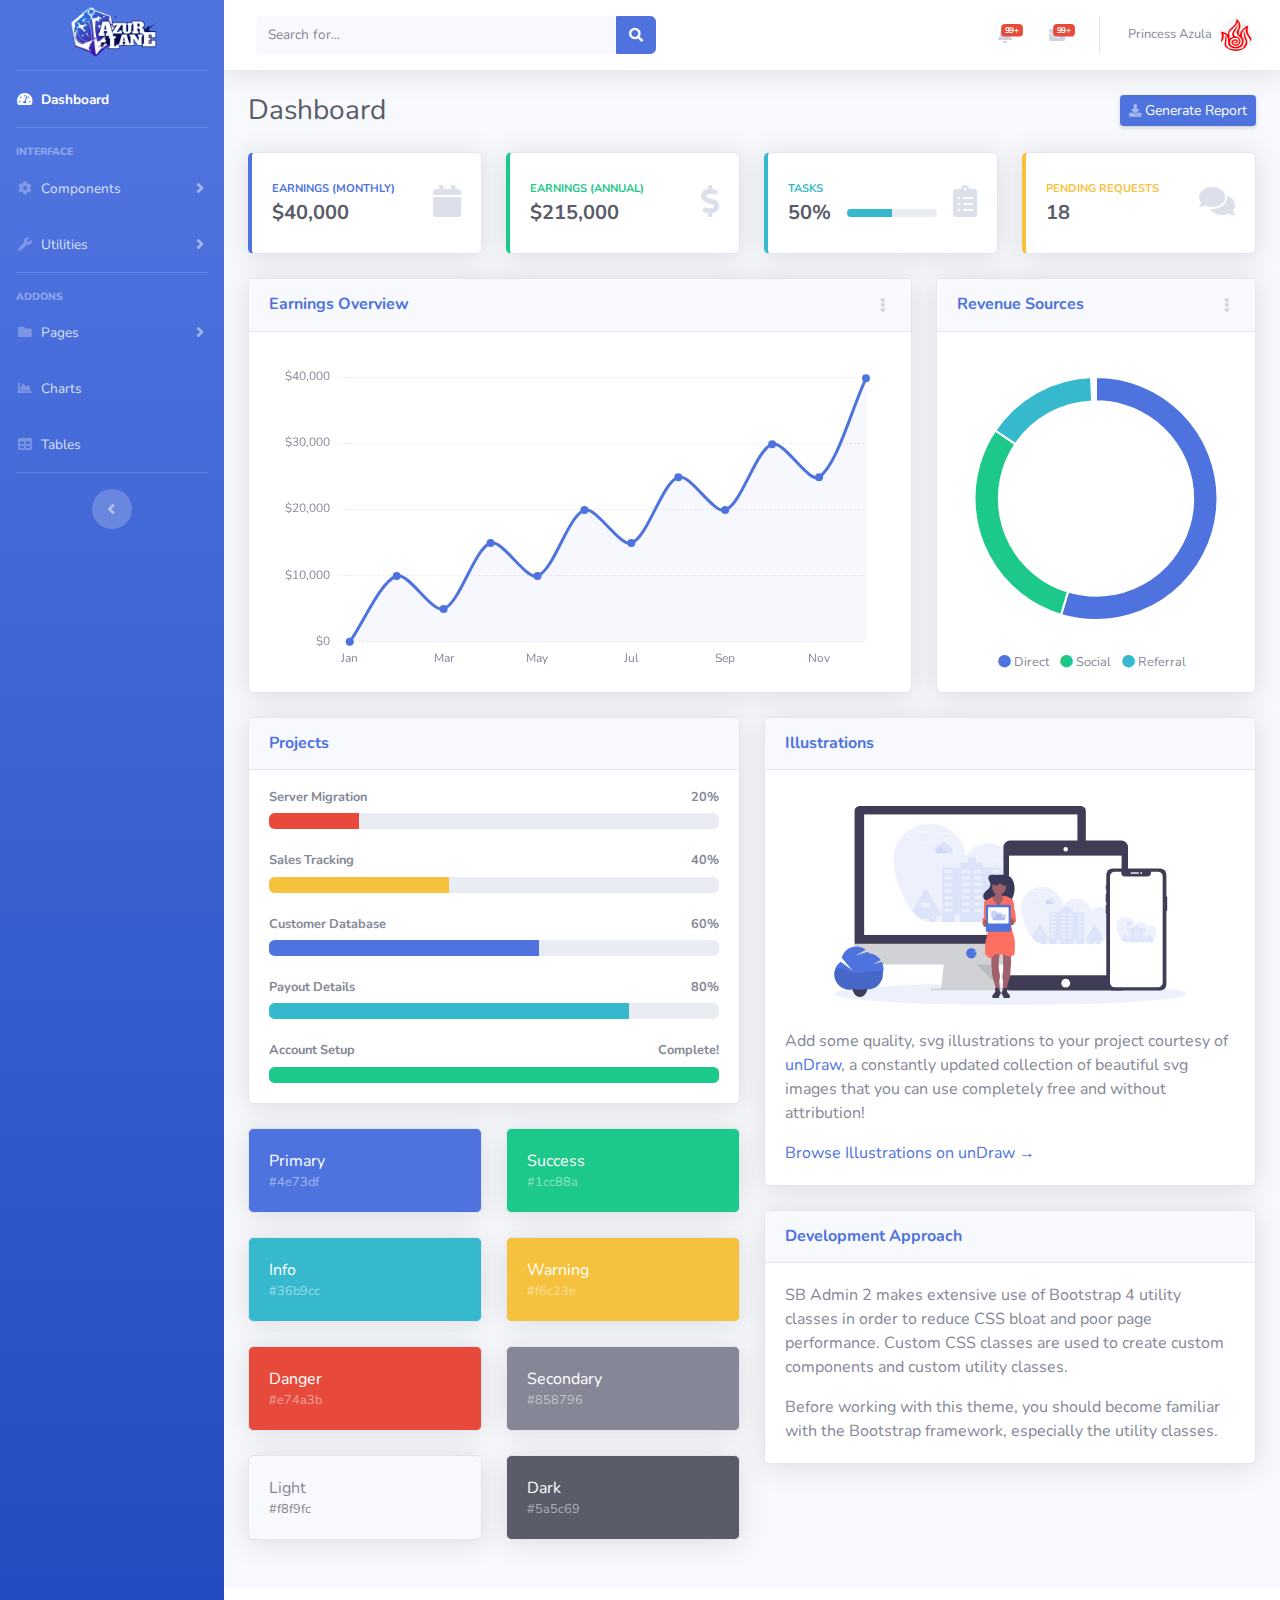
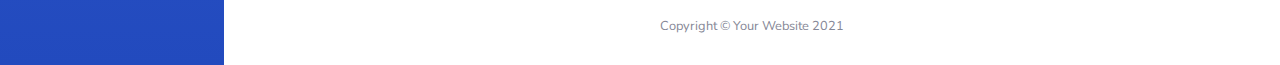
==== index.html @ f7ad33be "initials" ====
<!DOCTYPE html>
<html lang="en">

<head>

    <meta charset="utf-8">
    <meta http-equiv="X-UA-Compatible" content="IE=edge">
    <meta name="viewport" content="width=device-width, initial-scale=1, shrink-to-fit=no">
    <meta name="description" content="">
    <meta name="author" content="">

    <title>Azur Lane - Dashboard</title>
    <link rel="icon" type="image/x-icon" href="assets/favicon.ico" />
    <!-- Custom fonts for this template-->
    <link href="vendor/fontawesome-free/css/all.min.css" rel="stylesheet" type="text/css">
    <link
        href="https://fonts.googleapis.com/css?family=Nunito:200,200i,300,300i,400,400i,600,600i,700,700i,800,800i,900,900i"
        rel="stylesheet">

    <!-- Custom styles for this template-->
    <link href="css/sb-admin-2.min.css" rel="stylesheet">

</head>

<body id="page-top">

    <!-- Page Wrapper -->
    <div id="wrapper">

        <!-- Sidebar -->
        <ul class="navbar-nav bg-gradient-primary sidebar sidebar-dark accordion" id="accordionSidebar">

            <!-- Sidebar - Brand -->
            <a class="sidebar-brand d-flex align-items-center justify-content-center" href="index.html">
                <div class="sidebar-brand-icon">
                    <img src="assets/button.png" style="height: 5rem">
                </div>
            </a>

            <!-- Divider -->
            <hr class="sidebar-divider my-0">

            <!-- Nav Item - Dashboard -->
            <li class="nav-item active">
                <a class="nav-link" href="index.html">
                    <i class="fas fa-fw fa-tachometer-alt"></i>
                    <span>Dashboard</span></a>
            </li>

            <!-- Divider -->
            <hr class="sidebar-divider">

            <!-- Heading -->
            <div class="sidebar-heading">
                Interface
            </div>

            <!-- Nav Item - Pages Collapse Menu -->
            <li class="nav-item">
                <a class="nav-link collapsed" href="#" data-toggle="collapse" data-target="#collapseTwo"
                    aria-expanded="true" aria-controls="collapseTwo">
                    <i class="fas fa-fw fa-cog"></i>
                    <span>Components</span>
                </a>
                <div id="collapseTwo" class="collapse" aria-labelledby="headingTwo" data-parent="#accordionSidebar">
                    <div class="bg-white py-2 collapse-inner rounded">
                        <h6 class="collapse-header">Custom Components:</h6>
                        <a class="collapse-item" href="buttons.html">Buttons</a>
                        <a class="collapse-item" href="cards.html">Cards</a>
                    </div>
                </div>
            </li>

            <!-- Nav Item - Utilities Collapse Menu -->
            <li class="nav-item">
                <a class="nav-link collapsed" href="#" data-toggle="collapse" data-target="#collapseUtilities"
                    aria-expanded="true" aria-controls="collapseUtilities">
                    <i class="fas fa-fw fa-wrench"></i>
                    <span>Utilities</span>
                </a>
                <div id="collapseUtilities" class="collapse" aria-labelledby="headingUtilities"
                    data-parent="#accordionSidebar">
                    <div class="bg-white py-2 collapse-inner rounded">
                        <h6 class="collapse-header">Custom Utilities:</h6>
                        <a class="collapse-item" href="utilities-color.html">Colors</a>
                        <a class="collapse-item" href="utilities-border.html">Borders</a>
                        <a class="collapse-item" href="utilities-animation.html">Animations</a>
                        <a class="collapse-item" href="utilities-other.html">Other</a>
                    </div>
                </div>
            </li>

            <!-- Divider -->
            <hr class="sidebar-divider">

            <!-- Heading -->
            <div class="sidebar-heading">
                Addons
            </div>

            <!-- Nav Item - Pages Collapse Menu -->
            <li class="nav-item">
                <a class="nav-link collapsed" href="#" data-toggle="collapse" data-target="#collapsePages"
                    aria-expanded="true" aria-controls="collapsePages">
                    <i class="fas fa-fw fa-folder"></i>
                    <span>Pages</span>
                </a>
                <div id="collapsePages" class="collapse" aria-labelledby="headingPages" data-parent="#accordionSidebar">
                    <div class="bg-white py-2 collapse-inner rounded">
                        <h6 class="collapse-header">Login Screens:</h6>
                        <a class="collapse-item" href="login.html">Login</a>
                        <a class="collapse-item" href="register.html">Register</a>
                        <a class="collapse-item" href="forgot-password.html">Forgot Password</a>
                        <div class="collapse-divider"></div>
                        <h6 class="collapse-header">Other Pages:</h6>
                        <a class="collapse-item" href="404.html">404 Page</a>
                        <a class="collapse-item" href="blank.html">Blank Page</a>
                    </div>
                </div>
            </li>

            <!-- Nav Item - Charts -->
            <li class="nav-item">
                <a class="nav-link" href="charts.html">
                    <i class="fas fa-fw fa-chart-area"></i>
                    <span>Charts</span></a>
            </li>

            <!-- Nav Item - Tables -->
            <li class="nav-item">
                <a class="nav-link" href="tables.html">
                    <i class="fas fa-fw fa-table"></i>
                    <span>Tables</span></a>
            </li>

            <!-- Divider -->
            <hr class="sidebar-divider d-none d-md-block">

            <!-- Sidebar Toggler (Sidebar) -->
            <div class="text-center d-none d-md-inline">
                <button class="rounded-circle border-0" id="sidebarToggle"></button>
            </div>

        </ul>
        <!-- End of Sidebar -->

        <!-- Content Wrapper -->
        <div id="content-wrapper" class="d-flex flex-column">

            <!-- Main Content -->
            <div id="content">

                <!-- Topbar -->
                <nav class="navbar navbar-expand navbar-light bg-white topbar mb-4 static-top shadow">

                    <!-- Sidebar Toggle (Topbar) -->
                    <button id="sidebarToggleTop" class="btn btn-link d-md-none rounded-circle mr-3">
                        <i class="fa fa-bars"></i>
                    </button>

                    <!-- Topbar Search -->
                    <form
                        class="d-none d-sm-inline-block form-inline mr-auto ml-md-3 my-2 my-md-0 mw-100 navbar-search">
                        <div class="input-group">
                            <input type="text" class="form-control bg-light border-0 small" placeholder="Search for..."
                                aria-label="Search" aria-describedby="basic-addon2">
                            <div class="input-group-append">
                                <button class="btn btn-primary" type="button">
                                    <i class="fas fa-search fa-sm"></i>
                                </button>
                            </div>
                        </div>
                    </form>

                    <!-- Topbar Navbar -->
                    <ul class="navbar-nav ml-auto">

                        <!-- Nav Item - Search Dropdown (Visible Only XS) -->
                        <li class="nav-item dropdown no-arrow d-sm-none">
                            <a class="nav-link dropdown-toggle" href="#" id="searchDropdown" role="button"
                                data-toggle="dropdown" aria-haspopup="true" aria-expanded="false">
                                <i class="fas fa-search fa-fw"></i>
                            </a>
                            <!-- Dropdown - Messages -->
                            <div class="dropdown-menu dropdown-menu-right p-3 shadow animated--grow-in"
                                aria-labelledby="searchDropdown">
                                <form class="form-inline mr-auto w-100 navbar-search">
                                    <div class="input-group">
                                        <input type="text" class="form-control bg-light border-0 small"
                                            placeholder="Search for..." aria-label="Search"
                                            aria-describedby="basic-addon2">
                                        <div class="input-group-append">
                                            <button class="btn btn-primary" type="button">
                                                <i class="fas fa-search fa-sm"></i>
                                            </button>
                                        </div>
                                    </div>
                                </form>
                            </div>
                        </li>

                        <!-- Nav Item - Alerts -->
                        <li class="nav-item dropdown no-arrow mx-1">
                            <a class="nav-link dropdown-toggle" href="#" id="alertsDropdown" role="button"
                                data-toggle="dropdown" aria-haspopup="true" aria-expanded="false">
                                <i class="fas fa-bell fa-fw"></i>
                                <!-- Counter - Alerts -->
                                <span class="badge badge-danger badge-counter">99+</span>
                            </a>
                            <!-- Dropdown - Alerts -->
                            <div class="dropdown-list dropdown-menu dropdown-menu-right shadow animated--grow-in"
                                aria-labelledby="alertsDropdown">
                                <h6 class="dropdown-header">
                                    Alerts Center
                                </h6>
                                <a class="dropdown-item d-flex align-items-center" href="#">
                                    <div class="mr-3">
                                        <div class="icon-circle bg-success">
                                            <i class="fas fa-donate text-white"></i>
                                        </div>
                                    </div>
                                    <div>
                                        <div class="small text-gray-500">January 10, 2022</div>
                                        $9090.29 has been deposited into your account!
                                    </div>
                                </a>
                                <a class="dropdown-item d-flex align-items-center" href="#">
                                    <div class="mr-3">
                                        <div class="icon-circle bg-success">
                                            <i class="fas fa-donate text-white"></i>
                                        </div>
                                    </div>
                                    <div>
                                        <div class="small text-gray-500">January 7, 2022</div>
                                        $99090.29 has been deposited into your account!
                                    </div>
                                </a>
                                <a class="dropdown-item d-flex align-items-center" href="#">
                                    <div class="mr-3">
                                        <div class="icon-circle bg-primary">
                                            <i class="fas fa-file-alt text-white"></i>
                                        </div>
                                    </div>
                                    <div>
                                        <div class="small text-gray-500">December 12, 2021</div>
                                        <span class="font-weight-bold">A new monthly report is ready to download!</span>
                                    </div>
                                </a>
                                <a class="dropdown-item d-flex align-items-center" href="#">
                                    <div class="mr-3">
                                        <div class="icon-circle bg-success">
                                            <i class="fas fa-donate text-white"></i>
                                        </div>
                                    </div>
                                    <div>
                                        <div class="small text-gray-500">December 7, 2021</div>
                                        $29090.29 has been deposited into your account!
                                    </div>
                                </a>
                                <a class="dropdown-item d-flex align-items-center" href="#">
                                    <div class="mr-3">
                                        <div class="icon-circle bg-warning">
                                            <i class="fas fa-exclamation-triangle text-white"></i>
                                        </div>
                                    </div>
                                    <div>
                                        <div class="small text-gray-500">December 2, 2021</div>
                                        Spending Alert: We've noticed unusually high spending for your account.
                                    </div>
                                </a>
                                <a class="dropdown-item text-center small text-gray-500" href="#">Show All Alerts</a>
                            </div>
                        </li>

                        <!-- Nav Item - Messages -->
                        <li class="nav-item dropdown no-arrow mx-1">
                            <a class="nav-link dropdown-toggle" href="#" id="messagesDropdown" role="button"
                                data-toggle="dropdown" aria-haspopup="true" aria-expanded="false">
                                <i class="fas fa-envelope fa-fw"></i>
                                <!-- Counter - Messages -->
                                <span class="badge badge-danger badge-counter">99+</span>
                            </a>
                            <!-- Dropdown - Messages -->
                            <div class="dropdown-list dropdown-menu dropdown-menu-right shadow animated--grow-in"
                                aria-labelledby="messagesDropdown">
                                <h6 class="dropdown-header">
                                    Message Center
                                </h6>
                                <a class="dropdown-item d-flex align-items-center" href="#">
                                    <div class="dropdown-list-image mr-3">
                                        <img class="rounded-circle" src="img/undraw_profile_1.svg"
                                            alt="...">
                                        <div class="status-indicator bg-success"></div>
                                    </div>
                                    <div class="font-weight-bold">
                                        <div class="text-truncate">Hello there! I am wondering if you can put in some updates because the games has been having
                                            problems.</div>
                                        <div class="small text-gray-500">Evie Fowler · 8m</div>
                                    </div>
                                </a>
                                <a class="dropdown-item d-flex align-items-center" href="#">
                                    <div class="dropdown-list-image mr-3">
                                        <img class="rounded-circle" src="img/undraw_profile_2.svg"
                                            alt="...">
                                        <div class="status-indicator"></div>
                                    </div>
                                    <div>
                                        <div class="text-truncate">I have the materials that you ordered last month, how
                                            would you like them sent to you?</div>
                                        <div class="small text-gray-500">Josh Chunli · 5d</div>
                                    </div>
                                </a>
                                <a class="dropdown-item d-flex align-items-center" href="#">
                                    <div class="dropdown-list-image mr-3">
                                        <img class="rounded-circle" src="img/undraw_profile_3.svg"
                                            alt="...">
                                        <div class="status-indicator bg-warning"></div>
                                    </div>
                                    <div>
                                        <div class="text-truncate">Last month's report looks great, I am very happy with
                                            the progress so far, keep up the good work!</div>
                                        <div class="small text-gray-500">Corporate Azulon · 7d</div>
                                    </div>
                                </a>
                                <a class="dropdown-item d-flex align-items-center" href="#">
                                    <div class="dropdown-list-image mr-3">
                                        <img class="rounded-circle" src="https://source.unsplash.com/Mv9hjnEUHR4/60x60"
                                            alt="...">
                                        <div class="status-indicator bg-success"></div>
                                    </div>
                                    <div>
                                        <div class="text-truncate"> The reason I ask is because someone
                                            told me that people say this to all dogs, even if they aren't good...</div>
                                        <div class="small text-gray-500">Turkey the Dog · 2w</div>
                                    </div>
                                </a>
                                <a class="dropdown-item text-center small text-gray-500" href="#">Read More Messages</a>
                            </div>
                        </li>

                        <div class="topbar-divider d-none d-sm-block"></div>

                        <!-- Nav Item - User Information -->
                        <li class="nav-item dropdown no-arrow">
                            <a class="nav-link dropdown-toggle" href="#" id="userDropdown" role="button"
                                data-toggle="dropdown" aria-haspopup="true" aria-expanded="false">
                                <span class="mr-2 d-none d-lg-inline text-gray-600 small">Princess Azula</span>
                                <img class="img-profile rounded-circle"
                                    src="img/fire.png">
                            </a>
                            <!-- Dropdown - User Information -->
                            <div class="dropdown-menu dropdown-menu-right shadow animated--grow-in"
                                aria-labelledby="userDropdown">
                                <a class="dropdown-item" href="#">
                                    <i class="fas fa-user fa-sm fa-fw mr-2 text-gray-400"></i>
                                    Profile
                                </a>
                                <a class="dropdown-item" href="#">
                                    <i class="fas fa-cogs fa-sm fa-fw mr-2 text-gray-400"></i>
                                    Settings
                                </a>
                                <a class="dropdown-item" href="#">
                                    <i class="fas fa-list fa-sm fa-fw mr-2 text-gray-400"></i>
                                    Activity Log
                                </a>
                                <div class="dropdown-divider"></div>
                                <a class="dropdown-item" href="#" data-toggle="modal" data-target="#logoutModal">
                                    <i class="fas fa-sign-out-alt fa-sm fa-fw mr-2 text-gray-400"></i>
                                    Logout
                                </a>
                            </div>
                        </li>

                    </ul>

                </nav>
                <!-- End of Topbar -->

                <!-- Begin Page Content -->
                <div class="container-fluid">

                    <!-- Page Heading -->
                    <div class="d-sm-flex align-items-center justify-content-between mb-4">
                        <h1 class="h3 mb-0 text-gray-800">Dashboard</h1>
                        <a href="#" class="d-none d-sm-inline-block btn btn-sm btn-primary shadow-sm"><i
                                class="fas fa-download fa-sm text-white-50"></i> Generate Report</a>
                    </div>

                    <!-- Content Row -->
                    <div class="row">

                        <!-- Earnings (Monthly) Card Example -->
                        <div class="col-xl-3 col-md-6 mb-4">
                            <div class="card border-left-primary shadow h-100 py-2">
                                <div class="card-body">
                                    <div class="row no-gutters align-items-center">
                                        <div class="col mr-2">
                                            <div class="text-xs font-weight-bold text-primary text-uppercase mb-1">
                                                Earnings (Monthly)</div>
                                            <div class="h5 mb-0 font-weight-bold text-gray-800">$40,000</div>
                                        </div>
                                        <div class="col-auto">
                                            <i class="fas fa-calendar fa-2x text-gray-300"></i>
                                        </div>
                                    </div>
                                </div>
                            </div>
                        </div>

                        <!-- Earnings (Monthly) Card Example -->
                        <div class="col-xl-3 col-md-6 mb-4">
                            <div class="card border-left-success shadow h-100 py-2">
                                <div class="card-body">
                                    <div class="row no-gutters align-items-center">
                                        <div class="col mr-2">
                                            <div class="text-xs font-weight-bold text-success text-uppercase mb-1">
                                                Earnings (Annual)</div>
                                            <div class="h5 mb-0 font-weight-bold text-gray-800">$215,000</div>
                                        </div>
                                        <div class="col-auto">
                                            <i class="fas fa-dollar-sign fa-2x text-gray-300"></i>
                                        </div>
                                    </div>
                                </div>
                            </div>
                        </div>

                        <!-- Earnings (Monthly) Card Example -->
                        <div class="col-xl-3 col-md-6 mb-4">
                            <div class="card border-left-info shadow h-100 py-2">
                                <div class="card-body">
                                    <div class="row no-gutters align-items-center">
                                        <div class="col mr-2">
                                            <div class="text-xs font-weight-bold text-info text-uppercase mb-1">Tasks
                                            </div>
                                            <div class="row no-gutters align-items-center">
                                                <div class="col-auto">
                                                    <div class="h5 mb-0 mr-3 font-weight-bold text-gray-800">50%</div>
                                                </div>
                                                <div class="col">
                                                    <div class="progress progress-sm mr-2">
                                                        <div class="progress-bar bg-info" role="progressbar"
                                                            style="width: 50%" aria-valuenow="50" aria-valuemin="0"
                                                            aria-valuemax="100"></div>
                                                    </div>
                                                </div>
                                            </div>
                                        </div>
                                        <div class="col-auto">
                                            <i class="fas fa-clipboard-list fa-2x text-gray-300"></i>
                                        </div>
                                    </div>
                                </div>
                            </div>
                        </div>

                        <!-- Pending Requests Card Example -->
                        <div class="col-xl-3 col-md-6 mb-4">
                            <div class="card border-left-warning shadow h-100 py-2">
                                <div class="card-body">
                                    <div class="row no-gutters align-items-center">
                                        <div class="col mr-2">
                                            <div class="text-xs font-weight-bold text-warning text-uppercase mb-1">
                                                Pending Requests</div>
                                            <div class="h5 mb-0 font-weight-bold text-gray-800">18</div>
                                        </div>
                                        <div class="col-auto">
                                            <i class="fas fa-comments fa-2x text-gray-300"></i>
                                        </div>
                                    </div>
                                </div>
                            </div>
                        </div>
                    </div>

                    <!-- Content Row -->

                    <div class="row">

                        <!-- Area Chart -->
                        <div class="col-xl-8 col-lg-7">
                            <div class="card shadow mb-4">
                                <!-- Card Header - Dropdown -->
                                <div
                                    class="card-header py-3 d-flex flex-row align-items-center justify-content-between">
                                    <h6 class="m-0 font-weight-bold text-primary">Earnings Overview</h6>
                                    <div class="dropdown no-arrow">
                                        <a class="dropdown-toggle" href="#" role="button" id="dropdownMenuLink"
                                            data-toggle="dropdown" aria-haspopup="true" aria-expanded="false">
                                            <i class="fas fa-ellipsis-v fa-sm fa-fw text-gray-400"></i>
                                        </a>
                                        <div class="dropdown-menu dropdown-menu-right shadow animated--fade-in"
                                            aria-labelledby="dropdownMenuLink">
                                            <div class="dropdown-header">Dropdown Header:</div>
                                            <a class="dropdown-item" href="#">Action</a>
                                            <a class="dropdown-item" href="#">Another action</a>
                                            <div class="dropdown-divider"></div>
                                            <a class="dropdown-item" href="#">Something else here</a>
                                        </div>
                                    </div>
                                </div>
                                <!-- Card Body -->
                                <div class="card-body">
                                    <div class="chart-area">
                                        <canvas id="myAreaChart"></canvas>
                                    </div>
                                </div>
                            </div>
                        </div>

                        <!-- Pie Chart -->
                        <div class="col-xl-4 col-lg-5">
                            <div class="card shadow mb-4">
                                <!-- Card Header - Dropdown -->
                                <div
                                    class="card-header py-3 d-flex flex-row align-items-center justify-content-between">
                                    <h6 class="m-0 font-weight-bold text-primary">Revenue Sources</h6>
                                    <div class="dropdown no-arrow">
                                        <a class="dropdown-toggle" href="#" role="button" id="dropdownMenuLink"
                                            data-toggle="dropdown" aria-haspopup="true" aria-expanded="false">
                                            <i class="fas fa-ellipsis-v fa-sm fa-fw text-gray-400"></i>
                                        </a>
                                        <div class="dropdown-menu dropdown-menu-right shadow animated--fade-in"
                                            aria-labelledby="dropdownMenuLink">
                                            <div class="dropdown-header">Dropdown Header:</div>
                                            <a class="dropdown-item" href="#">Action</a>
                                            <a class="dropdown-item" href="#">Another action</a>
                                            <div class="dropdown-divider"></div>
                                            <a class="dropdown-item" href="#">Something else here</a>
                                        </div>
                                    </div>
                                </div>
                                <!-- Card Body -->
                                <div class="card-body">
                                    <div class="chart-pie pt-4 pb-2">
                                        <canvas id="myPieChart"></canvas>
                                    </div>
                                    <div class="mt-4 text-center small">
                                        <span class="mr-2">
                                            <i class="fas fa-circle text-primary"></i> Direct
                                        </span>
                                        <span class="mr-2">
                                            <i class="fas fa-circle text-success"></i> Social
                                        </span>
                                        <span class="mr-2">
                                            <i class="fas fa-circle text-info"></i> Referral
                                        </span>
                                    </div>
                                </div>
                            </div>
                        </div>
                    </div>

                    <!-- Content Row -->
                    <div class="row">

                        <!-- Content Column -->
                        <div class="col-lg-6 mb-4">

                            <!-- Project Card Example -->
                            <div class="card shadow mb-4">
                                <div class="card-header py-3">
                                    <h6 class="m-0 font-weight-bold text-primary">Projects</h6>
                                </div>
                                <div class="card-body">
                                    <h4 class="small font-weight-bold">Server Migration <span
                                            class="float-right">20%</span></h4>
                                    <div class="progress mb-4">
                                        <div class="progress-bar bg-danger" role="progressbar" style="width: 20%"
                                            aria-valuenow="20" aria-valuemin="0" aria-valuemax="100"></div>
                                    </div>
                                    <h4 class="small font-weight-bold">Sales Tracking <span
                                            class="float-right">40%</span></h4>
                                    <div class="progress mb-4">
                                        <div class="progress-bar bg-warning" role="progressbar" style="width: 40%"
                                            aria-valuenow="40" aria-valuemin="0" aria-valuemax="100"></div>
                                    </div>
                                    <h4 class="small font-weight-bold">Customer Database <span
                                            class="float-right">60%</span></h4>
                                    <div class="progress mb-4">
                                        <div class="progress-bar" role="progressbar" style="width: 60%"
                                            aria-valuenow="60" aria-valuemin="0" aria-valuemax="100"></div>
                                    </div>
                                    <h4 class="small font-weight-bold">Payout Details <span
                                            class="float-right">80%</span></h4>
                                    <div class="progress mb-4">
                                        <div class="progress-bar bg-info" role="progressbar" style="width: 80%"
                                            aria-valuenow="80" aria-valuemin="0" aria-valuemax="100"></div>
                                    </div>
                                    <h4 class="small font-weight-bold">Account Setup <span
                                            class="float-right">Complete!</span></h4>
                                    <div class="progress">
                                        <div class="progress-bar bg-success" role="progressbar" style="width: 100%"
                                            aria-valuenow="100" aria-valuemin="0" aria-valuemax="100"></div>
                                    </div>
                                </div>
                            </div>

                            <!-- Color System -->
                            <div class="row">
                                <div class="col-lg-6 mb-4">
                                    <div class="card bg-primary text-white shadow">
                                        <div class="card-body">
                                            Primary
                                            <div class="text-white-50 small">#4e73df</div>
                                        </div>
                                    </div>
                                </div>
                                <div class="col-lg-6 mb-4">
                                    <div class="card bg-success text-white shadow">
                                        <div class="card-body">
                                            Success
                                            <div class="text-white-50 small">#1cc88a</div>
                                        </div>
                                    </div>
                                </div>
                                <div class="col-lg-6 mb-4">
                                    <div class="card bg-info text-white shadow">
                                        <div class="card-body">
                                            Info
                                            <div class="text-white-50 small">#36b9cc</div>
                                        </div>
                                    </div>
                                </div>
                                <div class="col-lg-6 mb-4">
                                    <div class="card bg-warning text-white shadow">
                                        <div class="card-body">
                                            Warning
                                            <div class="text-white-50 small">#f6c23e</div>
                                        </div>
                                    </div>
                                </div>
                                <div class="col-lg-6 mb-4">
                                    <div class="card bg-danger text-white shadow">
                                        <div class="card-body">
                                            Danger
                                            <div class="text-white-50 small">#e74a3b</div>
                                        </div>
                                    </div>
                                </div>
                                <div class="col-lg-6 mb-4">
                                    <div class="card bg-secondary text-white shadow">
                                        <div class="card-body">
                                            Secondary
                                            <div class="text-white-50 small">#858796</div>
                                        </div>
                                    </div>
                                </div>
                                <div class="col-lg-6 mb-4">
                                    <div class="card bg-light text-black shadow">
                                        <div class="card-body">
                                            Light
                                            <div class="text-black-50 small">#f8f9fc</div>
                                        </div>
                                    </div>
                                </div>
                                <div class="col-lg-6 mb-4">
                                    <div class="card bg-dark text-white shadow">
                                        <div class="card-body">
                                            Dark
                                            <div class="text-white-50 small">#5a5c69</div>
                                        </div>
                                    </div>
                                </div>
                            </div>

                        </div>

                        <div class="col-lg-6 mb-4">

                            <!-- Illustrations -->
                            <div class="card shadow mb-4">
                                <div class="card-header py-3">
                                    <h6 class="m-0 font-weight-bold text-primary">Illustrations</h6>
                                </div>
                                <div class="card-body">
                                    <div class="text-center">
                                        <img class="img-fluid px-3 px-sm-4 mt-3 mb-4" style="width: 25rem;"
                                            src="img/undraw_posting_photo.svg" alt="...">
                                    </div>
                                    <p>Add some quality, svg illustrations to your project courtesy of <a
                                            target="_blank" rel="nofollow" href="https://undraw.co/">unDraw</a>, a
                                        constantly updated collection of beautiful svg images that you can use
                                        completely free and without attribution!</p>
                                    <a target="_blank" rel="nofollow" href="https://undraw.co/">Browse Illustrations on
                                        unDraw &rarr;</a>
                                </div>
                            </div>

                            <!-- Approach -->
                            <div class="card shadow mb-4">
                                <div class="card-header py-3">
                                    <h6 class="m-0 font-weight-bold text-primary">Development Approach</h6>
                                </div>
                                <div class="card-body">
                                    <p>SB Admin 2 makes extensive use of Bootstrap 4 utility classes in order to reduce
                                        CSS bloat and poor page performance. Custom CSS classes are used to create
                                        custom components and custom utility classes.</p>
                                    <p class="mb-0">Before working with this theme, you should become familiar with the
                                        Bootstrap framework, especially the utility classes.</p>
                                </div>
                            </div>

                        </div>
                    </div>

                </div>
                <!-- /.container-fluid -->

            </div>
            <!-- End of Main Content -->

            <!-- Footer -->
            <footer class="sticky-footer bg-white">
                <div class="container my-auto">
                    <div class="copyright text-center my-auto">
                        <span>Copyright &copy; Your Website 2021</span>
                    </div>
                </div>
            </footer>
            <!-- End of Footer -->

        </div>
        <!-- End of Content Wrapper -->

    </div>
    <!-- End of Page Wrapper -->

    <!-- Scroll to Top Button-->
    <a class="scroll-to-top rounded" href="#page-top">
        <i class="fas fa-angle-up"></i>
    </a>

    <!-- Logout Modal-->
    <div class="modal fade" id="logoutModal" tabindex="-1" role="dialog" aria-labelledby="exampleModalLabel"
        aria-hidden="true">
        <div class="modal-dialog" role="document">
            <div class="modal-content">
                <div class="modal-header">
                    <h5 class="modal-title" id="exampleModalLabel">Ready to Leave?</h5>
                    <button class="close" type="button" data-dismiss="modal" aria-label="Close">
                        <span aria-hidden="true">×</span>
                    </button>
                </div>
                <div class="modal-body">Select "Logout" below if you are ready to end your current session.</div>
                <div class="modal-footer">
                    <button class="btn btn-secondary" type="button" data-dismiss="modal">Cancel</button>
                    <a class="btn btn-primary" href="login.html">Logout</a>
                </div>
            </div>
        </div>
    </div>

    <!-- Bootstrap core JavaScript-->
    <script src="vendor/jquery/jquery.min.js"></script>
    <script src="vendor/bootstrap/js/bootstrap.bundle.min.js"></script>

    <!-- Core plugin JavaScript-->
    <script src="vendor/jquery-easing/jquery.easing.min.js"></script>

    <!-- Custom scripts for all pages-->
    <script src="js/sb-admin-2.min.js"></script>

    <!-- Page level plugins -->
    <script src="vendor/chart.js/Chart.min.js"></script>

    <!-- Page level custom scripts -->
    <script src="js/demo/chart-area-demo.js"></script>
    <script src="js/demo/chart-pie-demo.js"></script>

</body>

</html>
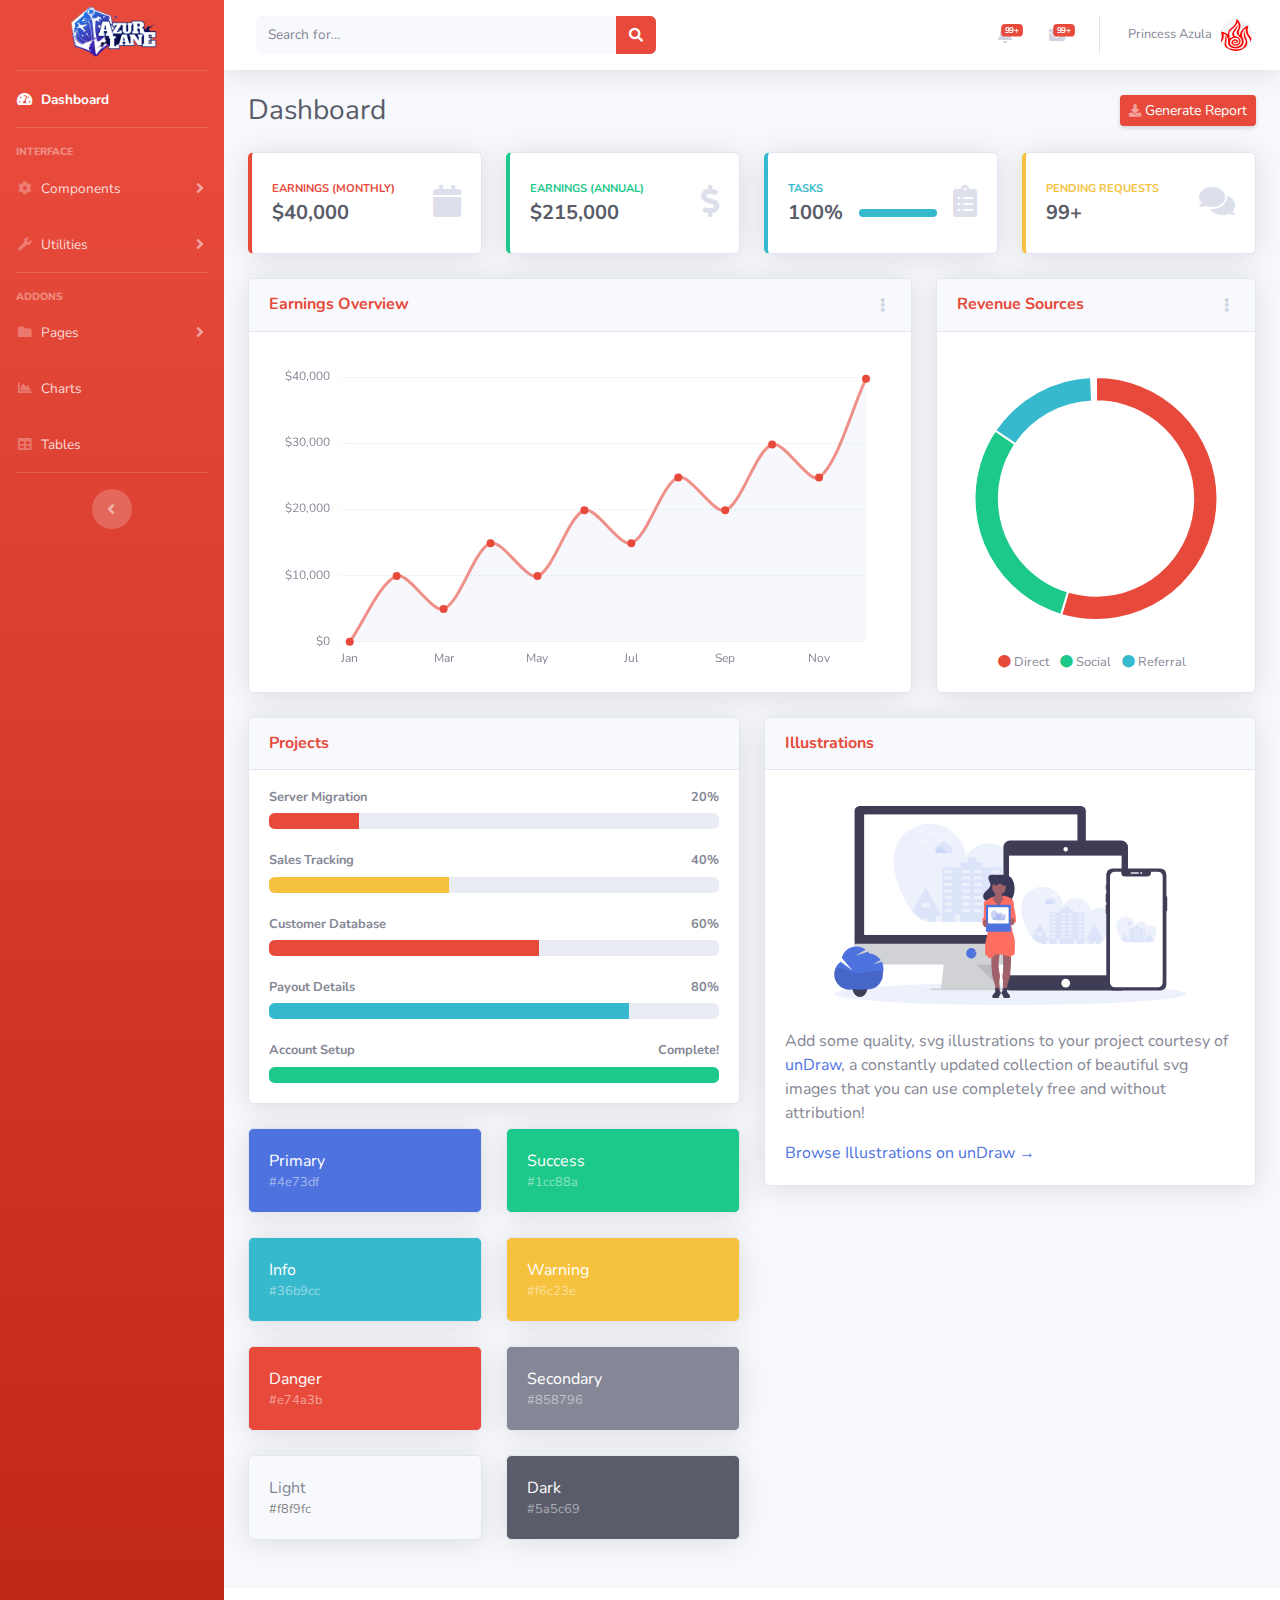
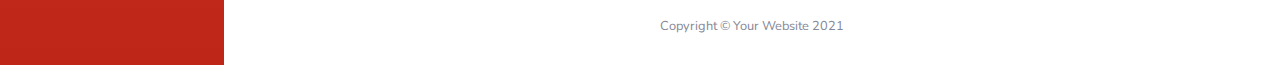
==== commit 1878fda3: "finals" ====
--- a/index.html
+++ b/index.html
@@ -28,7 +28,7 @@
     <div id="wrapper">
 
         <!-- Sidebar -->
-        <ul class="navbar-nav bg-gradient-primary sidebar sidebar-dark accordion" id="accordionSidebar">
+        <ul class="navbar-nav bg-gradient-danger sidebar sidebar-dark accordion" id="accordionSidebar">
 
             <!-- Sidebar - Brand -->
             <a class="sidebar-brand d-flex align-items-center justify-content-center" href="index.html">
@@ -65,8 +65,7 @@
                 <div id="collapseTwo" class="collapse" aria-labelledby="headingTwo" data-parent="#accordionSidebar">
                     <div class="bg-white py-2 collapse-inner rounded">
                         <h6 class="collapse-header">Custom Components:</h6>
-                        <a class="collapse-item" href="buttons.html">Buttons</a>
-                        <a class="collapse-item" href="cards.html">Cards</a>
+                        <a class="collapse-item" href="cards.html" text-primary>Cards</a>
                     </div>
                 </div>
             </li>
@@ -112,9 +111,6 @@
                         <a class="collapse-item" href="register.html">Register</a>
                         <a class="collapse-item" href="forgot-password.html">Forgot Password</a>
                         <div class="collapse-divider"></div>
-                        <h6 class="collapse-header">Other Pages:</h6>
-                        <a class="collapse-item" href="404.html">404 Page</a>
-                        <a class="collapse-item" href="blank.html">Blank Page</a>
                     </div>
                 </div>
             </li>
@@ -165,7 +161,7 @@
                             <input type="text" class="form-control bg-light border-0 small" placeholder="Search for..."
                                 aria-label="Search" aria-describedby="basic-addon2">
                             <div class="input-group-append">
-                                <button class="btn btn-primary" type="button">
+                                <button class="btn btn-danger" type="button">
                                     <i class="fas fa-search fa-sm"></i>
                                 </button>
                             </div>
@@ -190,7 +186,7 @@
                                             placeholder="Search for..." aria-label="Search"
                                             aria-describedby="basic-addon2">
                                         <div class="input-group-append">
-                                            <button class="btn btn-primary" type="button">
+                                            <button class="btn btn-danger" type="button">
                                                 <i class="fas fa-search fa-sm"></i>
                                             </button>
                                         </div>
@@ -237,7 +233,7 @@
                                 </a>
                                 <a class="dropdown-item d-flex align-items-center" href="#">
                                     <div class="mr-3">
-                                        <div class="icon-circle bg-primary">
+                                        <div class="icon-circle bg-danger">
                                             <i class="fas fa-file-alt text-white"></i>
                                         </div>
                                     </div>
@@ -382,7 +378,7 @@
                     <!-- Page Heading -->
                     <div class="d-sm-flex align-items-center justify-content-between mb-4">
                         <h1 class="h3 mb-0 text-gray-800">Dashboard</h1>
-                        <a href="#" class="d-none d-sm-inline-block btn btn-sm btn-primary shadow-sm"><i
+                        <a href="#" class="d-none d-sm-inline-block btn btn-sm btn-danger shadow-sm"><i
                                 class="fas fa-download fa-sm text-white-50"></i> Generate Report</a>
                     </div>
 
@@ -391,11 +387,11 @@
 
                         <!-- Earnings (Monthly) Card Example -->
                         <div class="col-xl-3 col-md-6 mb-4">
-                            <div class="card border-left-primary shadow h-100 py-2">
+                            <div class="card border-left-danger shadow h-100 py-2">
                                 <div class="card-body">
                                     <div class="row no-gutters align-items-center">
                                         <div class="col mr-2">
-                                            <div class="text-xs font-weight-bold text-primary text-uppercase mb-1">
+                                            <div class="text-xs font-weight-bold text-danger text-uppercase mb-1">
                                                 Earnings (Monthly)</div>
                                             <div class="h5 mb-0 font-weight-bold text-gray-800">$40,000</div>
                                         </div>
@@ -435,12 +431,12 @@
                                             </div>
                                             <div class="row no-gutters align-items-center">
                                                 <div class="col-auto">
-                                                    <div class="h5 mb-0 mr-3 font-weight-bold text-gray-800">50%</div>
+                                                    <div class="h5 mb-0 mr-3 font-weight-bold text-gray-800">100%</div>
                                                 </div>
                                                 <div class="col">
                                                     <div class="progress progress-sm mr-2">
                                                         <div class="progress-bar bg-info" role="progressbar"
-                                                            style="width: 50%" aria-valuenow="50" aria-valuemin="0"
+                                                            style="width: 100%" aria-valuenow="50" aria-valuemin="0"
                                                             aria-valuemax="100"></div>
                                                     </div>
                                                 </div>
@@ -462,7 +458,7 @@
                                         <div class="col mr-2">
                                             <div class="text-xs font-weight-bold text-warning text-uppercase mb-1">
                                                 Pending Requests</div>
-                                            <div class="h5 mb-0 font-weight-bold text-gray-800">18</div>
+                                            <div class="h5 mb-0 font-weight-bold text-gray-800">99+</div>
                                         </div>
                                         <div class="col-auto">
                                             <i class="fas fa-comments fa-2x text-gray-300"></i>
@@ -483,7 +479,7 @@
                                 <!-- Card Header - Dropdown -->
                                 <div
                                     class="card-header py-3 d-flex flex-row align-items-center justify-content-between">
-                                    <h6 class="m-0 font-weight-bold text-primary">Earnings Overview</h6>
+                                    <h6 class="m-0 font-weight-bold text-danger">Earnings Overview</h6>
                                     <div class="dropdown no-arrow">
                                         <a class="dropdown-toggle" href="#" role="button" id="dropdownMenuLink"
                                             data-toggle="dropdown" aria-haspopup="true" aria-expanded="false">
@@ -514,7 +510,7 @@
                                 <!-- Card Header - Dropdown -->
                                 <div
                                     class="card-header py-3 d-flex flex-row align-items-center justify-content-between">
-                                    <h6 class="m-0 font-weight-bold text-primary">Revenue Sources</h6>
+                                    <h6 class="m-0 font-weight-bold text-danger">Revenue Sources</h6>
                                     <div class="dropdown no-arrow">
                                         <a class="dropdown-toggle" href="#" role="button" id="dropdownMenuLink"
                                             data-toggle="dropdown" aria-haspopup="true" aria-expanded="false">
@@ -537,7 +533,7 @@
                                     </div>
                                     <div class="mt-4 text-center small">
                                         <span class="mr-2">
-                                            <i class="fas fa-circle text-primary"></i> Direct
+                                            <i class="fas fa-circle text-danger"></i> Direct
                                         </span>
                                         <span class="mr-2">
                                             <i class="fas fa-circle text-success"></i> Social
@@ -560,7 +556,7 @@
                             <!-- Project Card Example -->
                             <div class="card shadow mb-4">
                                 <div class="card-header py-3">
-                                    <h6 class="m-0 font-weight-bold text-primary">Projects</h6>
+                                    <h6 class="m-0 font-weight-bold text-danger">Projects</h6>
                                 </div>
                                 <div class="card-body">
                                     <h4 class="small font-weight-bold">Server Migration <span
@@ -671,7 +667,7 @@
                             <!-- Illustrations -->
                             <div class="card shadow mb-4">
                                 <div class="card-header py-3">
-                                    <h6 class="m-0 font-weight-bold text-primary">Illustrations</h6>
+                                    <h6 class="m-0 font-weight-bold text-danger">Illustrations</h6>
                                 </div>
                                 <div class="card-body">
                                     <div class="text-center">
@@ -679,28 +675,13 @@
                                             src="img/undraw_posting_photo.svg" alt="...">
                                     </div>
                                     <p>Add some quality, svg illustrations to your project courtesy of <a
-                                            target="_blank" rel="nofollow" href="https://undraw.co/">unDraw</a>, a
+                                            target="_blank" rel="nofollow" href="https://undraw.co/" text-danger>unDraw</a>, a
                                         constantly updated collection of beautiful svg images that you can use
                                         completely free and without attribution!</p>
                                     <a target="_blank" rel="nofollow" href="https://undraw.co/">Browse Illustrations on
                                         unDraw &rarr;</a>
                                 </div>
                             </div>
-
-                            <!-- Approach -->
-                            <div class="card shadow mb-4">
-                                <div class="card-header py-3">
-                                    <h6 class="m-0 font-weight-bold text-primary">Development Approach</h6>
-                                </div>
-                                <div class="card-body">
-                                    <p>SB Admin 2 makes extensive use of Bootstrap 4 utility classes in order to reduce
-                                        CSS bloat and poor page performance. Custom CSS classes are used to create
-                                        custom components and custom utility classes.</p>
-                                    <p class="mb-0">Before working with this theme, you should become familiar with the
-                                        Bootstrap framework, especially the utility classes.</p>
-                                </div>
-                            </div>
-
                         </div>
                     </div>
 
@@ -745,7 +726,7 @@
                 <div class="modal-body">Select "Logout" below if you are ready to end your current session.</div>
                 <div class="modal-footer">
                     <button class="btn btn-secondary" type="button" data-dismiss="modal">Cancel</button>
-                    <a class="btn btn-primary" href="login.html">Logout</a>
+                    <a class="btn btn-danger" href="login.html">Logout</a>
                 </div>
             </div>
         </div>
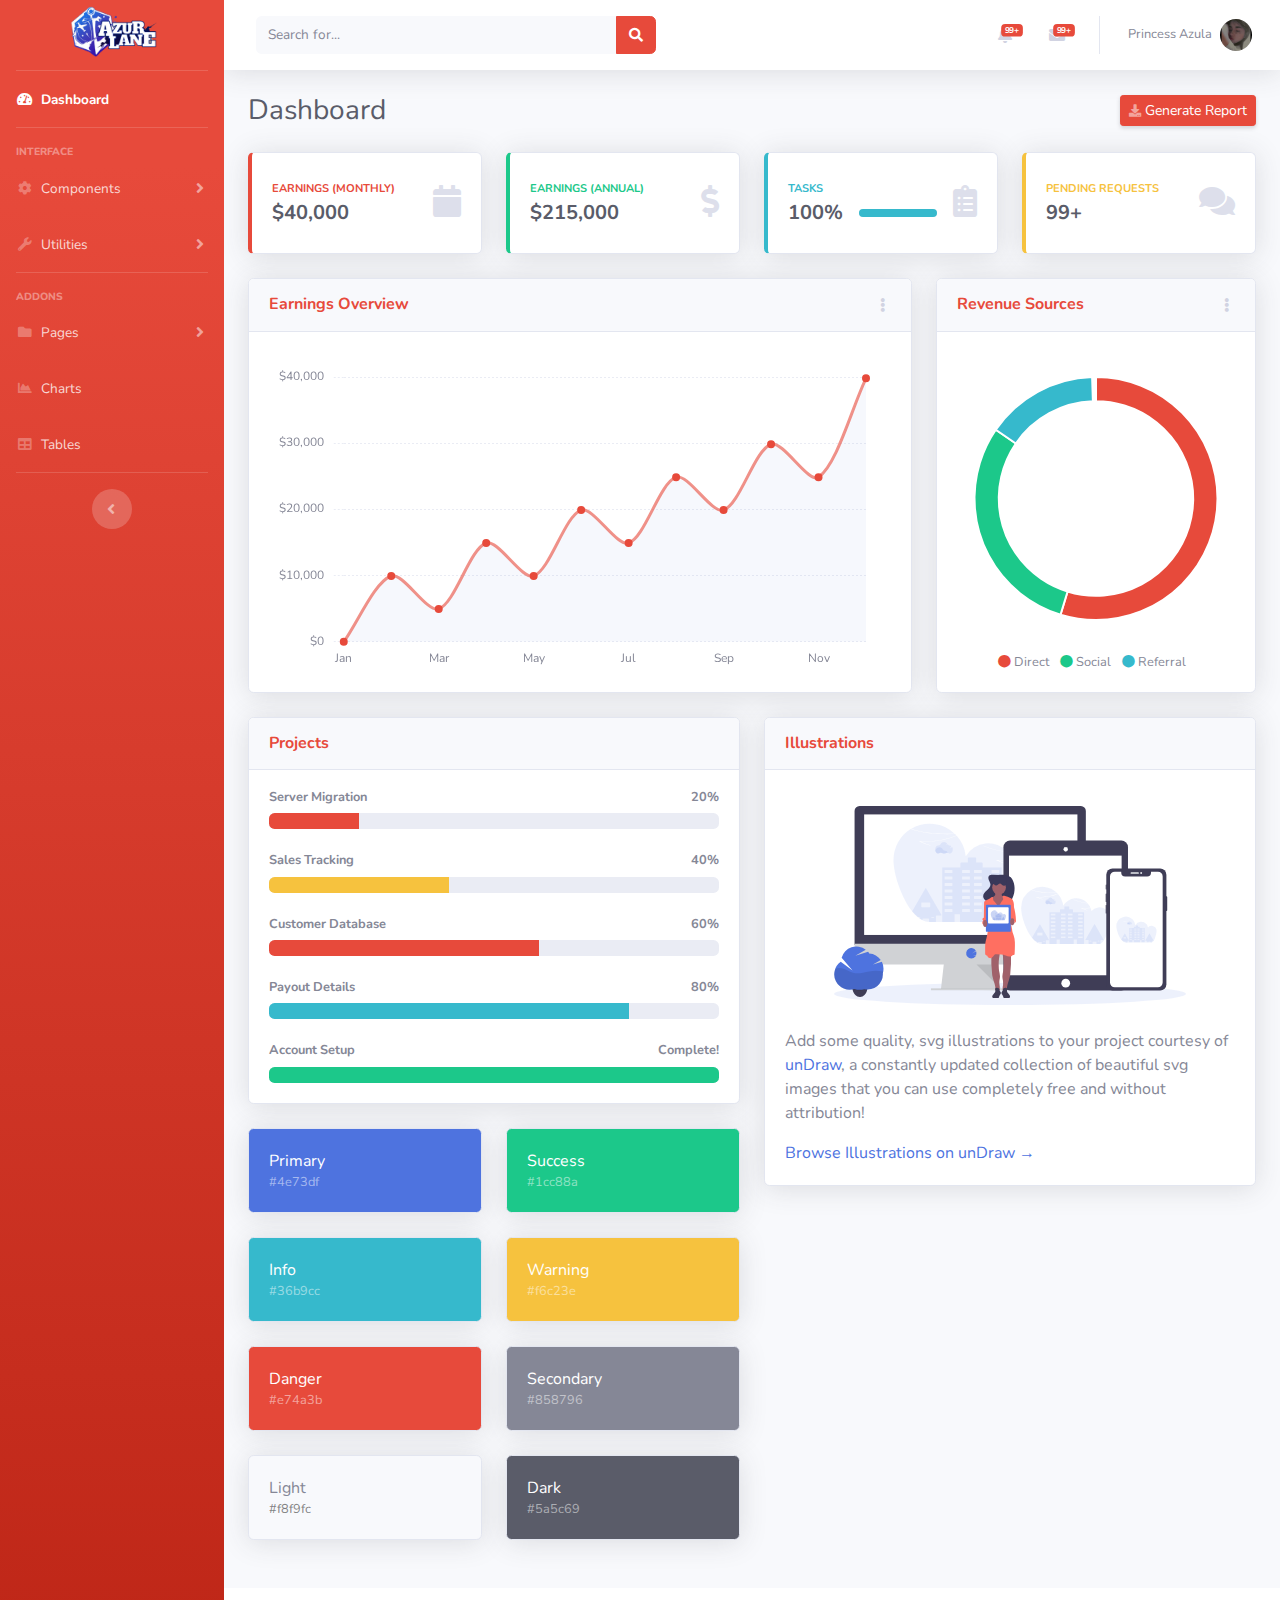
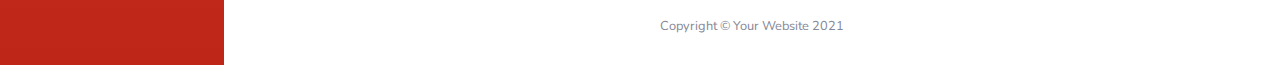
==== commit 40dbddc6: "final finals" ====
--- a/index.html
+++ b/index.html
@@ -342,7 +342,7 @@
                                 data-toggle="dropdown" aria-haspopup="true" aria-expanded="false">
                                 <span class="mr-2 d-none d-lg-inline text-gray-600 small">Princess Azula</span>
                                 <img class="img-profile rounded-circle"
-                                    src="img/fire.png">
+                                    src="img/fire.jpg">
                             </a>
                             <!-- Dropdown - User Information -->
                             <div class="dropdown-menu dropdown-menu-right shadow animated--grow-in"
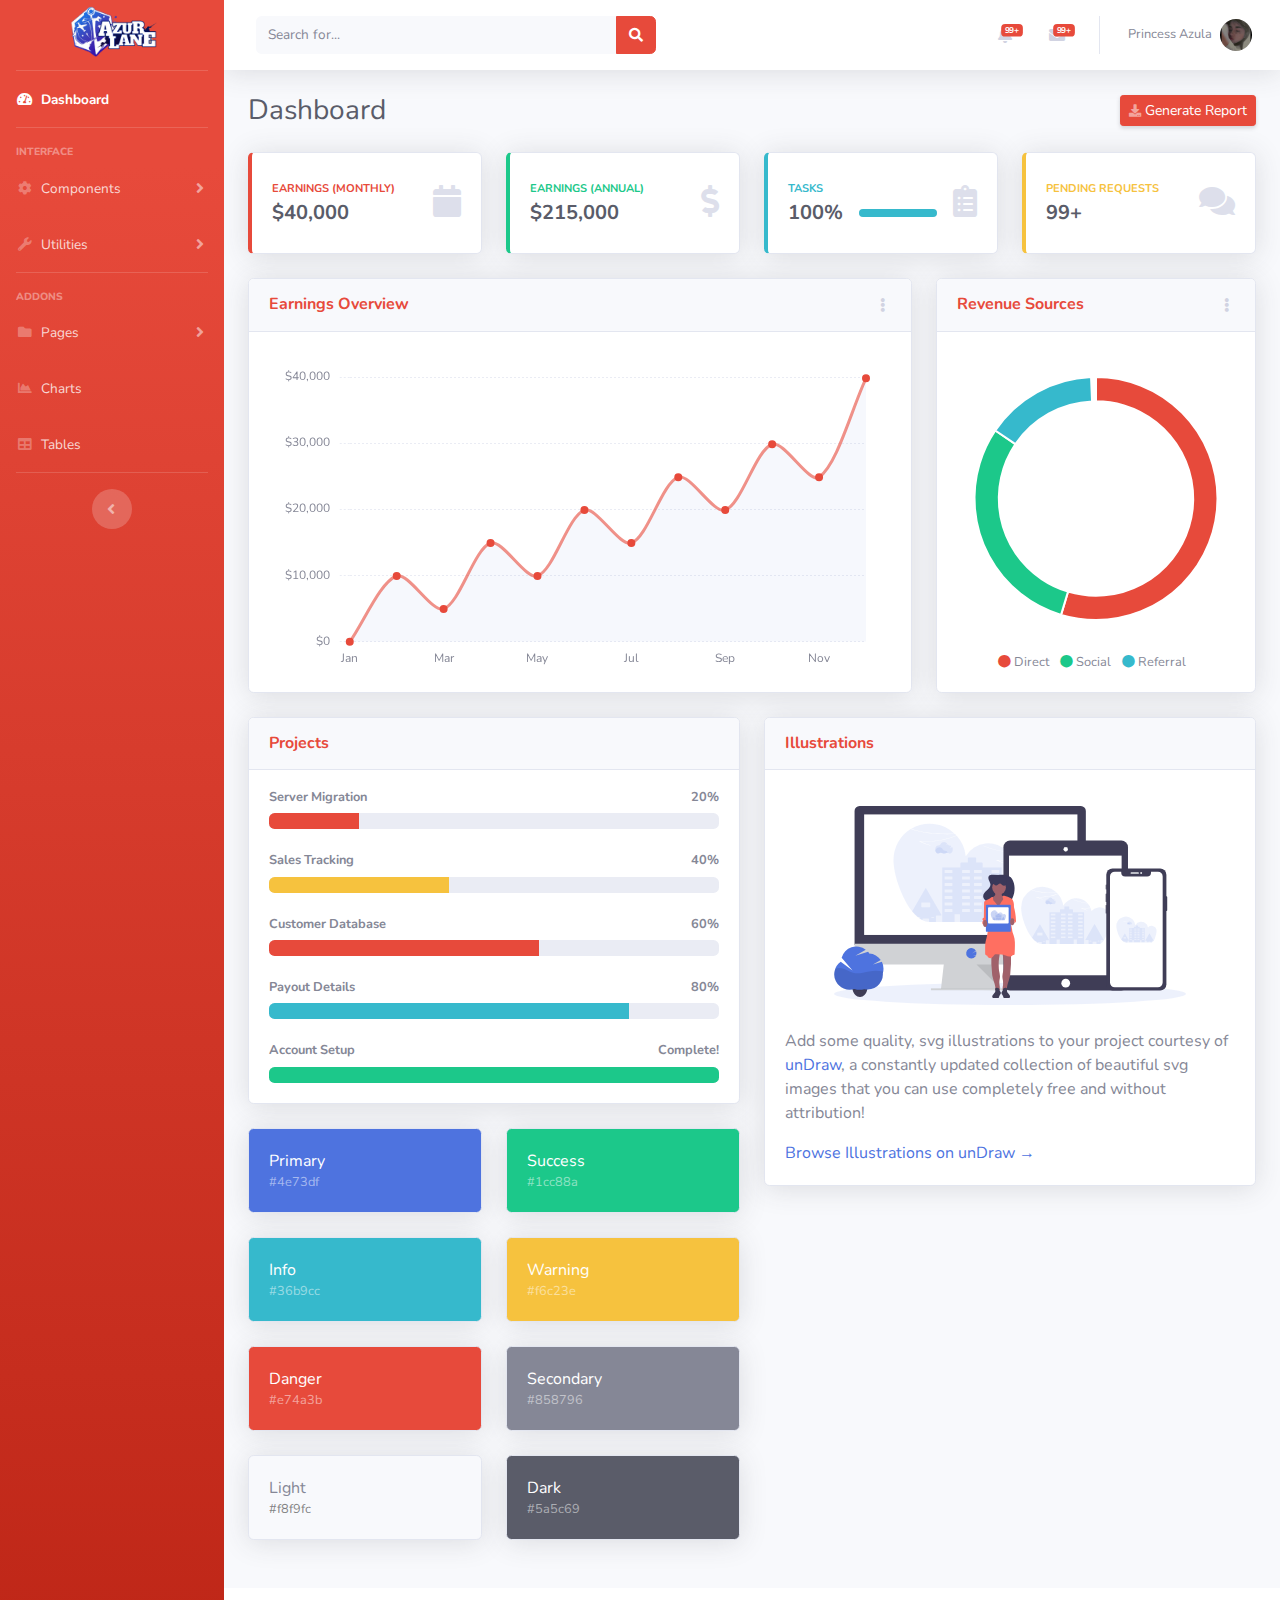
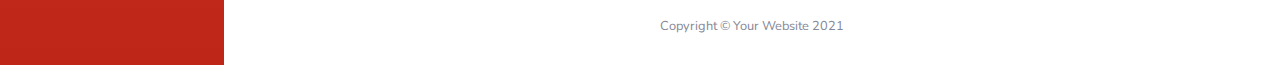
==== commit 31ca41e9: "finales" ====
--- a/index.html
+++ b/index.html
@@ -342,7 +342,7 @@
                                 data-toggle="dropdown" aria-haspopup="true" aria-expanded="false">
                                 <span class="mr-2 d-none d-lg-inline text-gray-600 small">Princess Azula</span>
                                 <img class="img-profile rounded-circle"
-                                    src="img/fire.jpg">
+                                    src="img/her.jpg">
                             </a>
                             <!-- Dropdown - User Information -->
                             <div class="dropdown-menu dropdown-menu-right shadow animated--grow-in"
